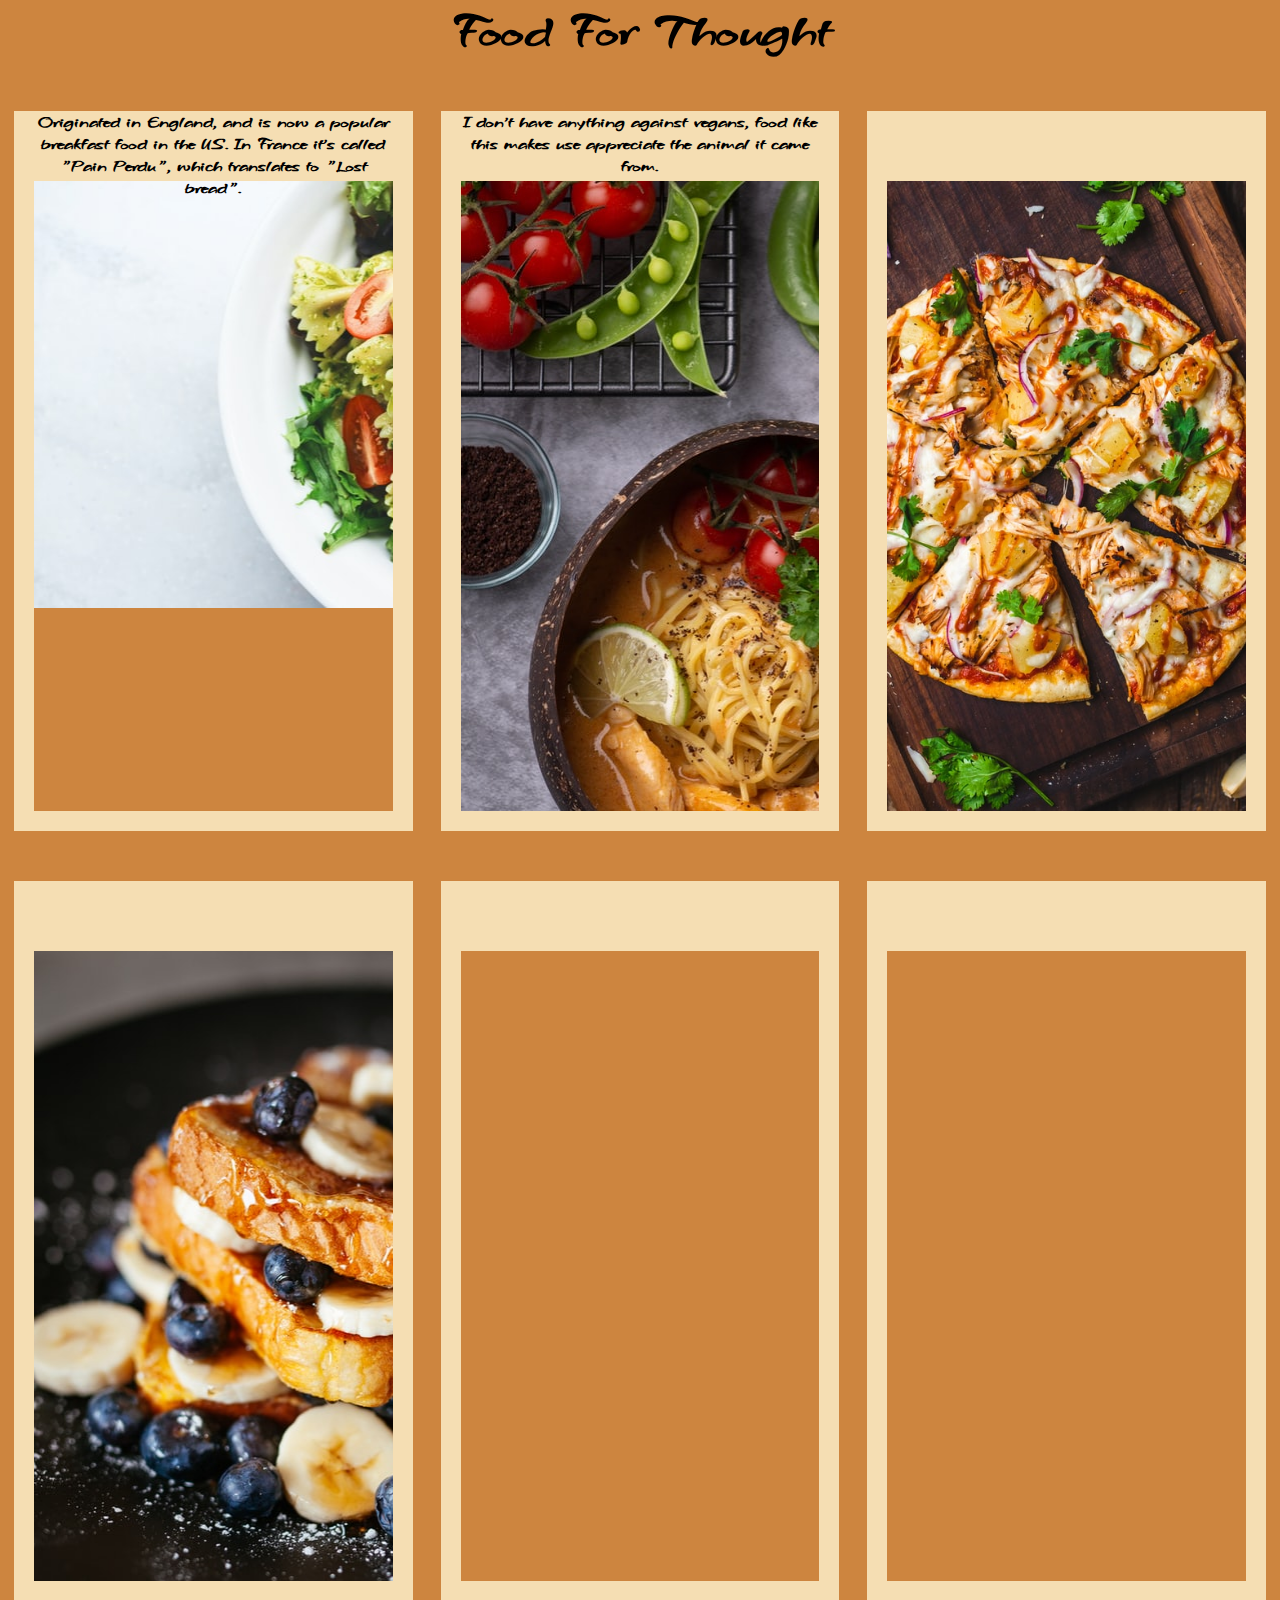
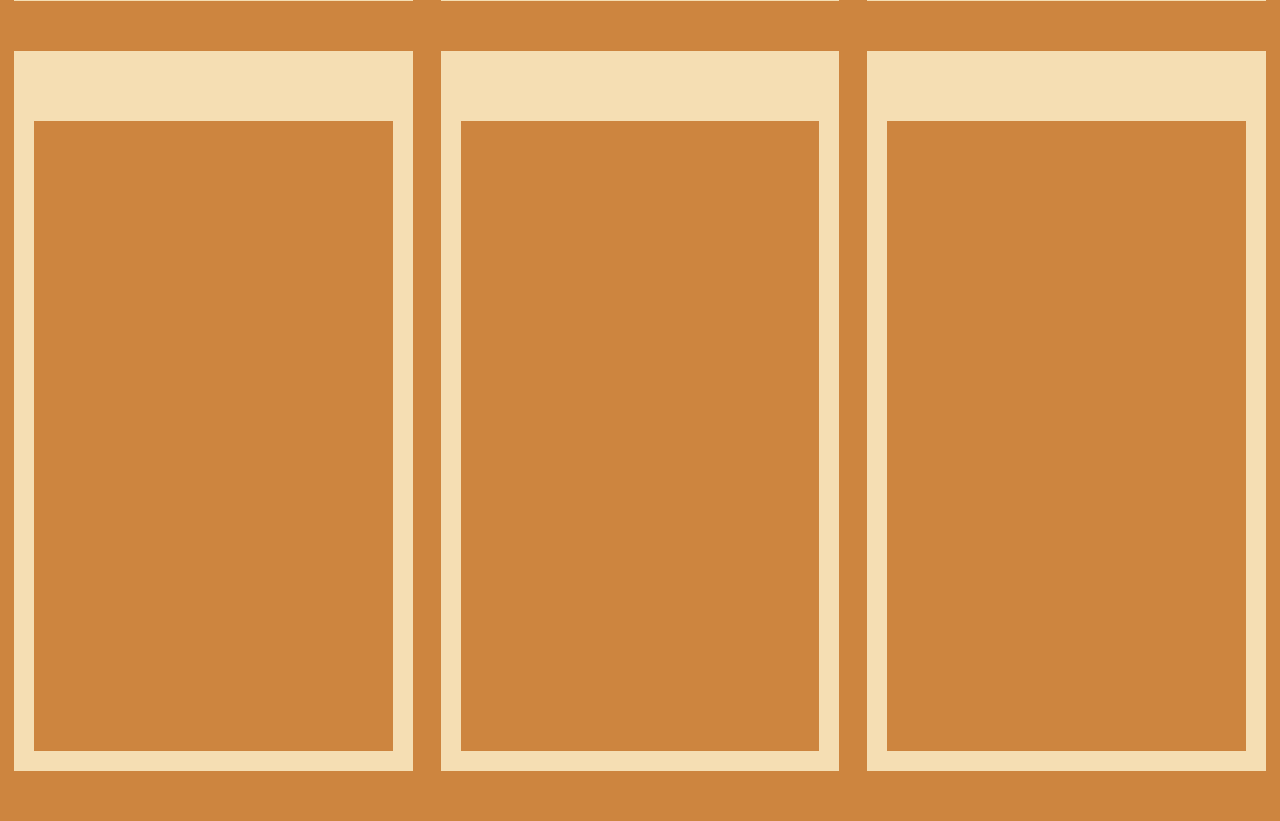
==== index.html @ 66767567 "Add files via upload" ====
<html lang="en">
<head>
    <meta charset="UTF-8">
    <meta http-equiv="X-UA-Compatible" content="IE=edge">
    <meta name="viewport" content="width=device-width, initial-scale=1.0">
    <link rel="stylesheet" href="style.css">
    <link rel="preconnect" href="https://fonts.googleapis.com">
    <link rel="preconnect" href="https://fonts.gstatic.com" crossorigin>
    <link href="https://fonts.googleapis.com/css2?family=Grechen+Fuemen&family=Orbitron&display=swap" rel="stylesheet">
    
<title>Document</title>
</head>

<body>
    <h1 class="head" id="TITLE">Food For Thought</h1> 


<section class="flex-container1">
    
    <div class="food1">
       <h2 style="margin-top: -70px;
       font-size: 18px;
       text-align: center;">Originated in England, and is now a 
            popular breakfast food in the US. In France it's 
            called "Pain Perdu", which translates to "Lost bread".
            </h2>
        
    </div>

    <div class="food2">
        <h2 style="margin-top: -70px;
       font-size: 18px;
       text-align: center;"> I don't have anything against vegans, food like
       this makes use appreciate the animal it came from. </h2>

    </div>
    
    <div class="food3">

    </div>
   
</section>

<section class="flex-container2">
<div class="food4">

</div>

<div class="food5">

</div>

<div class="food6">

</div>

</section>

<section class="flex-container3">
    
<div class="food7">

</div>

<div class="food8">

</div>

<div class="food9">

</div>

</section>



</body>
</html>
---- style.css ----
html, body {
    padding: 0;
    margin: 0;
    box-sizing: border-box;
    font-size: 62.5%

} 

body{
    font-family: 'Grechen Fuemen', cursive;
    background-color: peru;
    
}

.head{
    text-align: center;
    font-size: 5rem;
}

.flex-container1{
    display: flex;
    justify-content: space-around;
    margin-top: 50px;
    margin-block-end: 50px;

}

.food1{
    width: 50vw;
    height: 70vh;
    border:8px solid wheat;
    border-top-width: 70px;
    border-left-width: 20px;
    border-right-width: 20px;
    border-bottom-width: 20px;
    background-image: url(image/food1.jpg);
    width: 28%;
    background-repeat: no-repeat;
}



.food2{
    width: 50vw;
    height: 70vh;
    border:8px solid wheat;
    border-top-width: 70px;
    border-left-width: 20px;
    border-right-width: 20px;
    border-bottom-width: 20px;
    background-image: url(image/food2.jpg);
    width: 28%;
    background-repeat: no-repeat;
}

.food3{
    width: 50vw;
    height: 70vh;
    border:8px solid wheat;
    border-top-width: 70px;
    border-left-width: 20px;
    border-right-width: 20px;
    border-bottom-width: 20px;
    background-image: url(image/food3.jpg);
    width: 28%;
    background-repeat: no-repeat;
    background-size: cover;
}


.flex-container2{
    display: flex;
    justify-content: space-around;
    margin-block-end: 50px;
    
}

.food4{
    width: 50vw;
    height: 70vh;
    border:8px solid wheat;
    border-top-width: 70px;
    border-left-width: 20px;
    border-right-width: 20px;
    border-bottom-width: 20px;
    background-image: url(image/food4.jpg);
    width: 28%;
    background-repeat: no-repeat;
}

.food5{
    width: 50vw;
    height: 70vh;
    border:8px solid wheat;
    border-top-width: 70px;
    border-left-width: 20px;
    border-right-width: 20px;
    border-bottom-width: 20px;
    background-image: url(image/food5.jpg);
    width: 28%;
    background-repeat: no-repeat;
    background-size: cover;
}

.food6{
    width: 50vw;
    height: 70vh;
    border:8px solid wheat;
    border-top-width: 70px;
    border-left-width: 20px;
    border-right-width: 20px;
    border-bottom-width: 20px;
    background-image: url(image/food6.jpg);
    width: 28%;
    background-repeat: no-repeat;
}

.flex-container3{
    display: flex;
    justify-content: space-around;
    margin-block-end: 50px;
}

.food7{
    width: 50vw;
    height: 70vh;
    border:8px solid wheat;
    border-top-width: 70px;
    border-left-width: 20px;
    border-right-width: 20px;
    border-bottom-width: 20px;
    background-image: url(image/food7.jpg);
    width: 28%;
    background-repeat: no-repeat;
    background-size: cover;
}

.food8{
    width: 50vw;
    height: 70vh;
    border:8px solid wheat;
    border-top-width: 70px;
    border-left-width: 20px;
    border-right-width: 20px;
    border-bottom-width: 20px;
    background-image: url(image/food8.jpg);
    width: 28%;
    background-repeat: no-repeat;
    background-size: cover;
}

.food9{
    width: 50vw;
    height: 70vh;
    border:8px solid wheat;
    border-top-width: 70px;
    border-left-width: 20px;
    border-right-width: 20px;
    border-bottom-width: 20px;
    background-image: url(image/food9.jpg);
    width: 28%;
    background-repeat: no-repeat;
    background-size: cover;
  
}
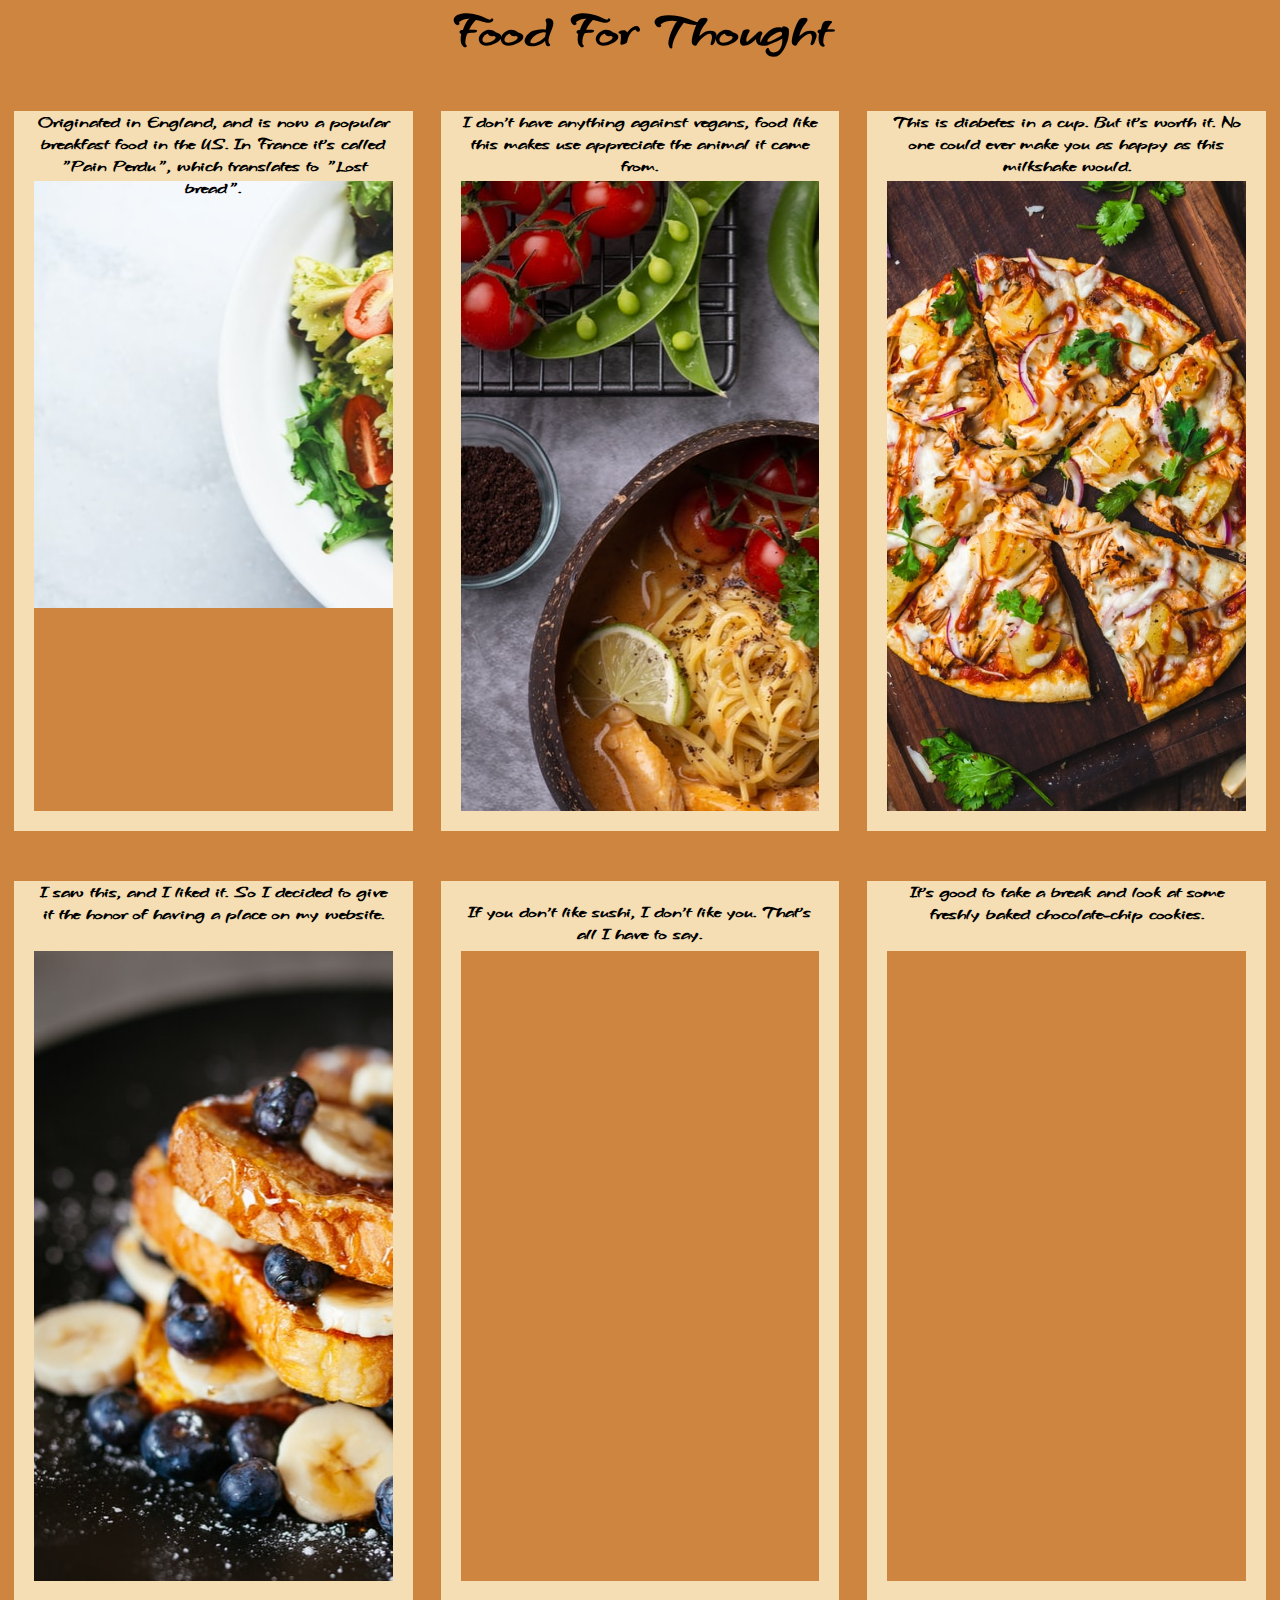
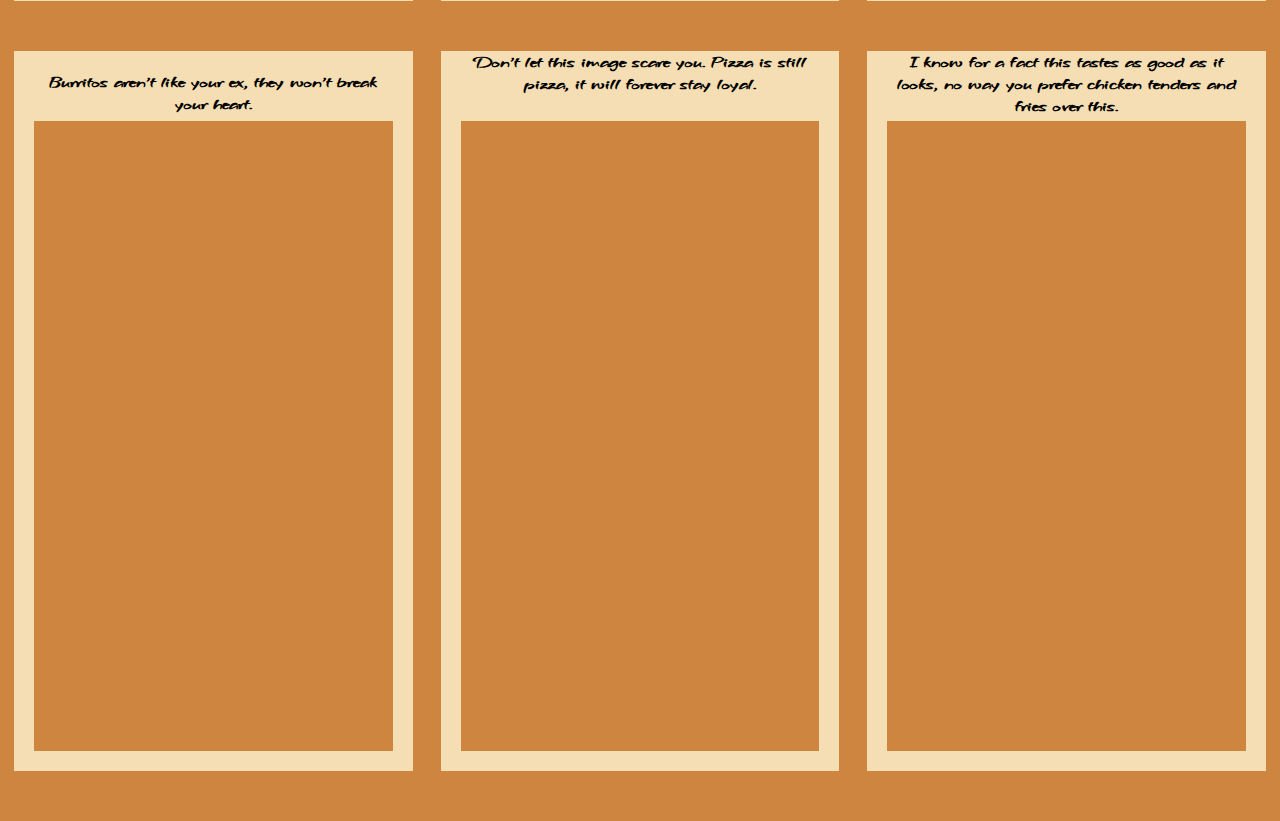
==== commit df167b0c: "Add files via upload" ====
--- a/index.html
+++ b/index.html
@@ -36,6 +36,11 @@
     </div>
     
     <div class="food3">
+        <h2 style="margin-top: -70px;
+       font-size: 18px;
+       text-align: center;"> This is diabetes in a cup. But it's worth 
+       it. No one could ever make you as happy as this milkshake would. 
+        </h2>
 
     </div>
    
@@ -43,14 +48,26 @@
 
 <section class="flex-container2">
 <div class="food4">
+    <h2 style="margin-top: -70px;
+       font-size: 18px;
+       text-align: center;"> I saw this, and I liked it. So I decided
+       to give it the honor of having a place on my website. </h2>
 
 </div>
 
 <div class="food5">
+    <h2 style="margin-top: -50px;
+       font-size: 18px;
+       text-align: center;"> If you don't like sushi, I don't like 
+       you. That's all I have to say. </h2>
 
 </div>
 
 <div class="food6">
+    <h2 style="margin-top: -70px;
+       font-size: 18px;
+       text-align: center;"> It's good to take a break and look at some
+       freshly baked chocolate-chip cookies. </h2>
 
 </div>
 
@@ -59,14 +76,26 @@
 <section class="flex-container3">
     
 <div class="food7">
+    <h2 style="margin-top: -50px;
+       font-size: 18px;
+       text-align: center;"> Burritos aren't like your ex, they won't break
+       your heart. </h2>
 
 </div>
 
 <div class="food8">
+    <h2 style="margin-top: -70px;
+       font-size: 18px;
+       text-align: center;"> Don't let this image scare you. Pizza is still pizza, 
+       it will forever stay loyal.</h2>
 
 </div>
 
 <div class="food9">
+    <h2 style="margin-top: -70px;
+    font-size: 18px;
+    text-align: center;"> I know for a fact this tastes as good as it looks, 
+    no way you prefer chicken tenders and fries over this.  </h2>
 
 </div>
 
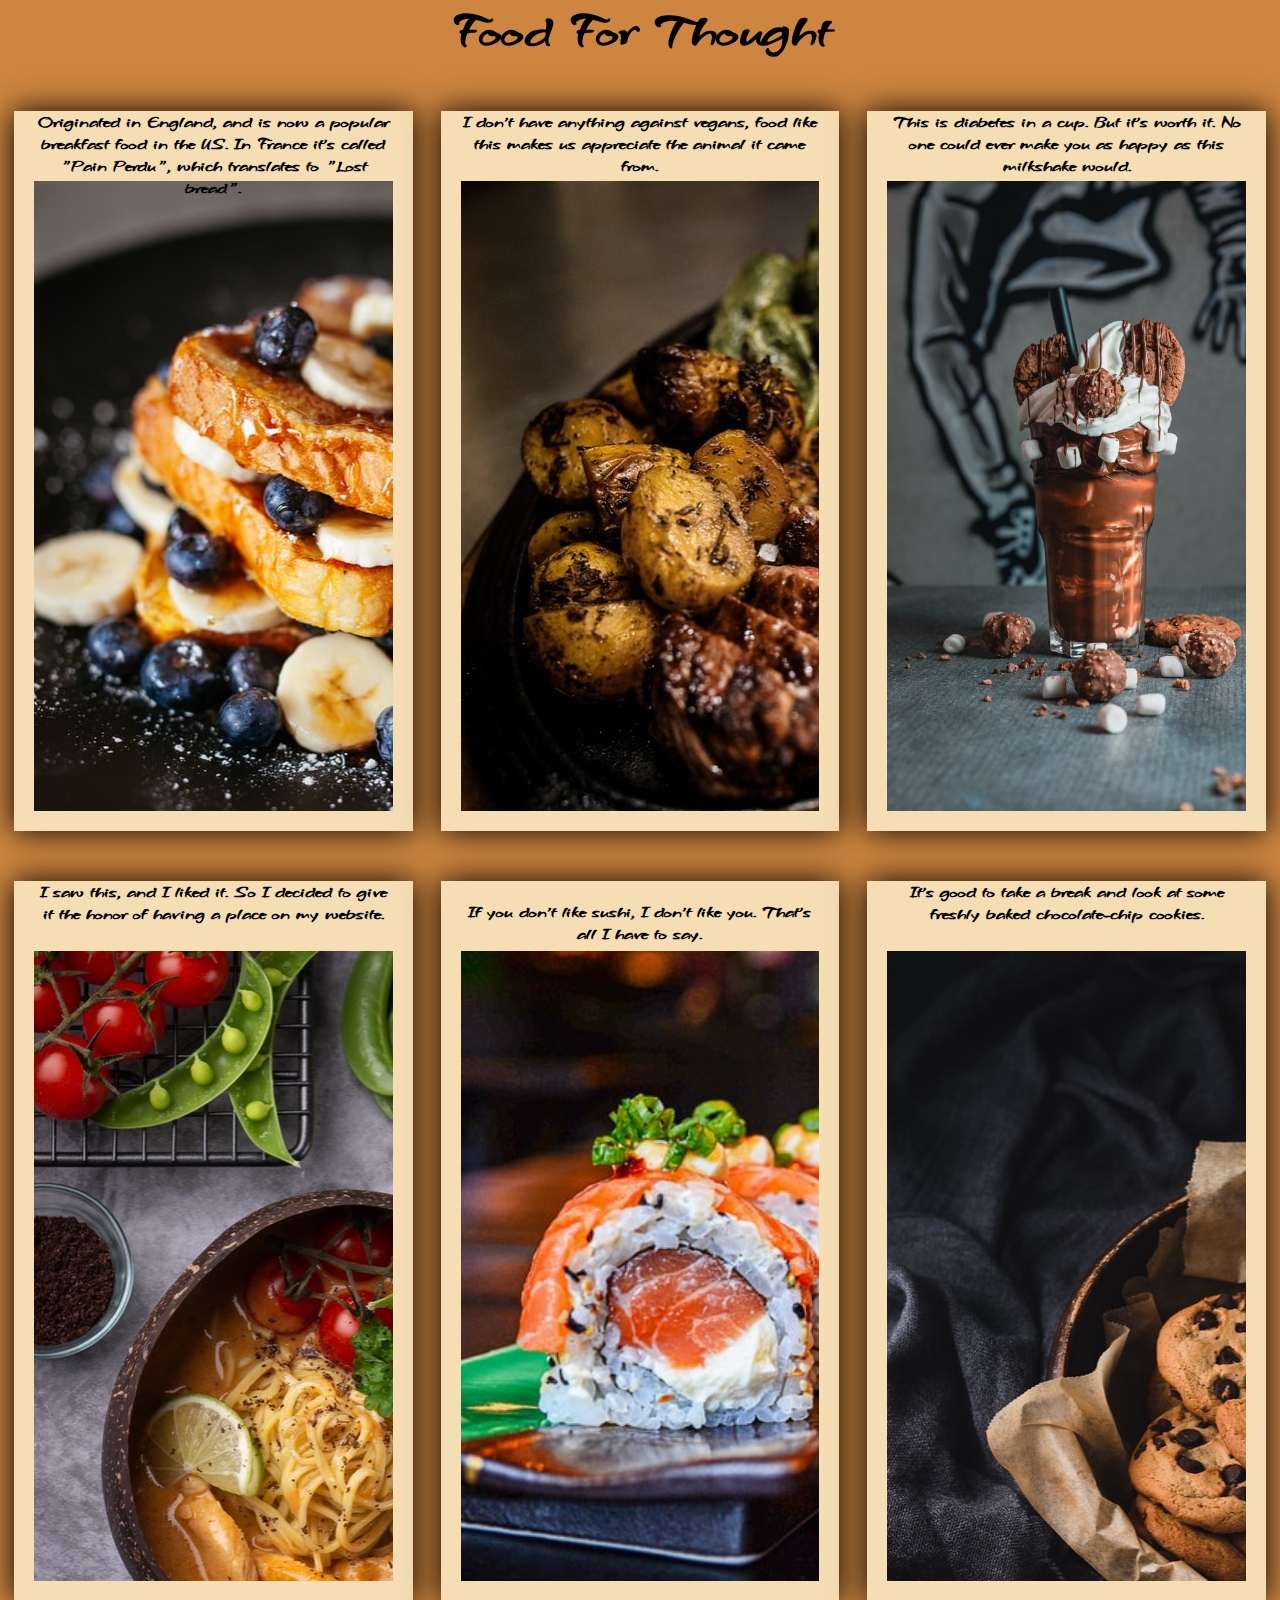
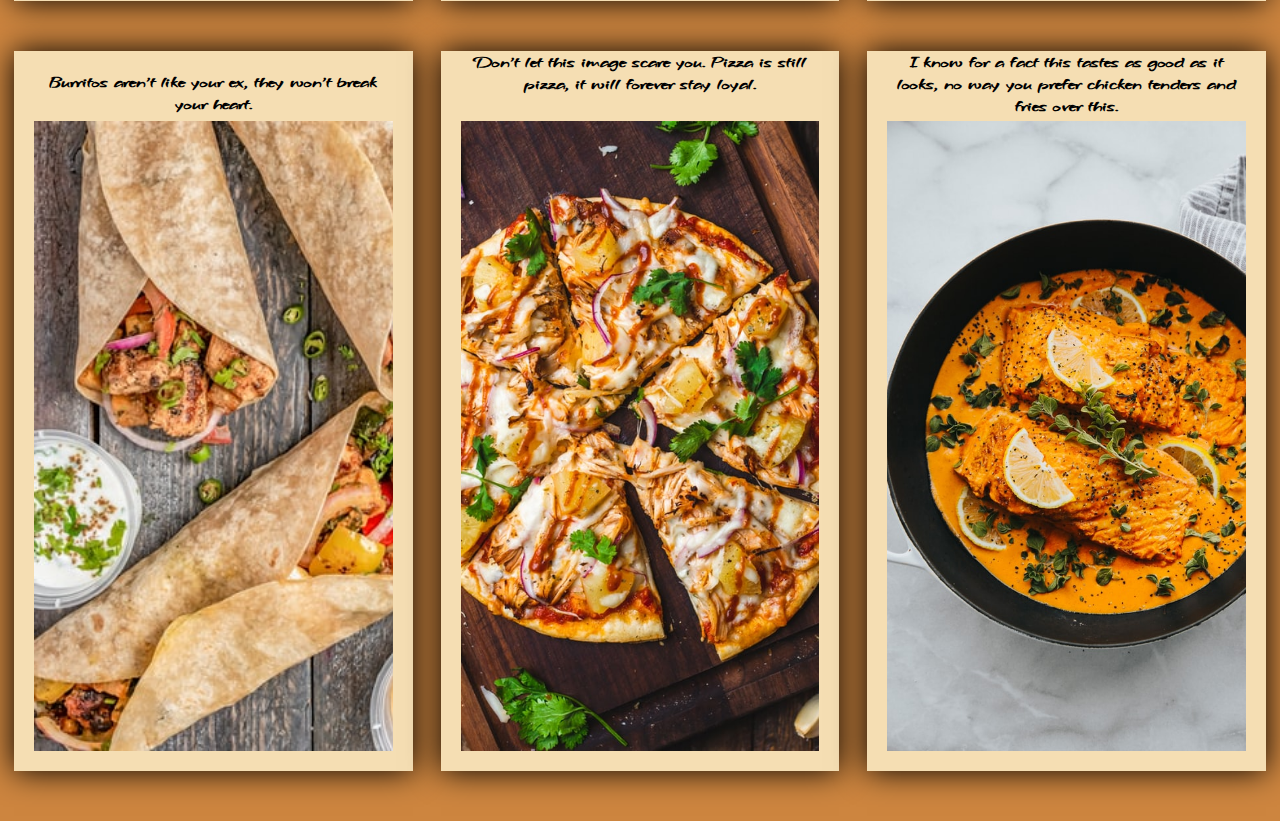
==== commit 4a21d198: "fb change" ====
--- a/index.html
+++ b/index.html
@@ -31,7 +31,7 @@
         <h2 style="margin-top: -70px;
        font-size: 18px;
        text-align: center;"> I don't have anything against vegans, food like
-       this makes use appreciate the animal it came from. </h2>
+       this makes us appreciate the animal it came from. </h2>
 
     </div>
     
--- a/style.css
+++ b/style.css
@@ -12,10 +12,14 @@
     
 }
 
+
+
 .head{
     text-align: center;
     font-size: 5rem;
 }
+
+
 
 .flex-container1{
     display: flex;
@@ -23,6 +27,8 @@
     margin-top: 50px;
     margin-block-end: 50px;
 
+   
+
 }
 
 .food1{
@@ -36,7 +42,14 @@
     background-image: url(image/food1.jpg);
     width: 28%;
     background-repeat: no-repeat;
-}
+    box-shadow: 0 0 30px black;
+    transition: all 0.3s;
+}
+
+.food1:hover{
+    transform: scale(0.9);
+}
+
 
 
 
@@ -51,6 +64,12 @@
     background-image: url(image/food2.jpg);
     width: 28%;
     background-repeat: no-repeat;
+    box-shadow: 0 0 30px black;
+    transition: all 0.3s;
+}
+
+.food2:hover{
+    transform: scale(0.9);
 }
 
 .food3{
@@ -65,6 +84,12 @@
     width: 28%;
     background-repeat: no-repeat;
     background-size: cover;
+    box-shadow: 0 0 30px black;
+    transition: all 0.3s;
+}
+
+.food3:hover{
+    transform: scale(0.9);
 }
 
 
@@ -86,6 +111,12 @@
     background-image: url(image/food4.jpg);
     width: 28%;
     background-repeat: no-repeat;
+    box-shadow: 0 0 30px black;
+    transition: all 0.3s;
+}
+
+.food4:hover{
+    transform: scale(0.9);
 }
 
 .food5{
@@ -100,6 +131,12 @@
     width: 28%;
     background-repeat: no-repeat;
     background-size: cover;
+    box-shadow: 0 0 30px black;
+    transition: all 0.3s;
+}
+
+.food5:hover{
+    transform: scale(0.9);
 }
 
 .food6{
@@ -113,6 +150,12 @@
     background-image: url(image/food6.jpg);
     width: 28%;
     background-repeat: no-repeat;
+    box-shadow: 0 0 30px black;
+    transition: all 0.3s;
+}
+
+.food6:hover{
+    transform: scale(0.9);
 }
 
 .flex-container3{
@@ -133,6 +176,12 @@
     width: 28%;
     background-repeat: no-repeat;
     background-size: cover;
+    box-shadow: 0 0 30px black;
+    transition: all 0.3s;
+}
+
+.food7:hover{
+    transform: scale(0.9);
 }
 
 .food8{
@@ -147,6 +196,12 @@
     width: 28%;
     background-repeat: no-repeat;
     background-size: cover;
+    box-shadow: 0 0 30px black;
+    transition: all 0.3s;
+}
+
+.food8:hover{
+    transform: scale(0.9);
 }
 
 .food9{
@@ -161,5 +216,11 @@
     width: 28%;
     background-repeat: no-repeat;
     background-size: cover;
+    box-shadow: 0 0 30px black;
+    transition: all 0.3s;
   
+}
+
+.food9:hover{
+    transform: scale(0.9);
 }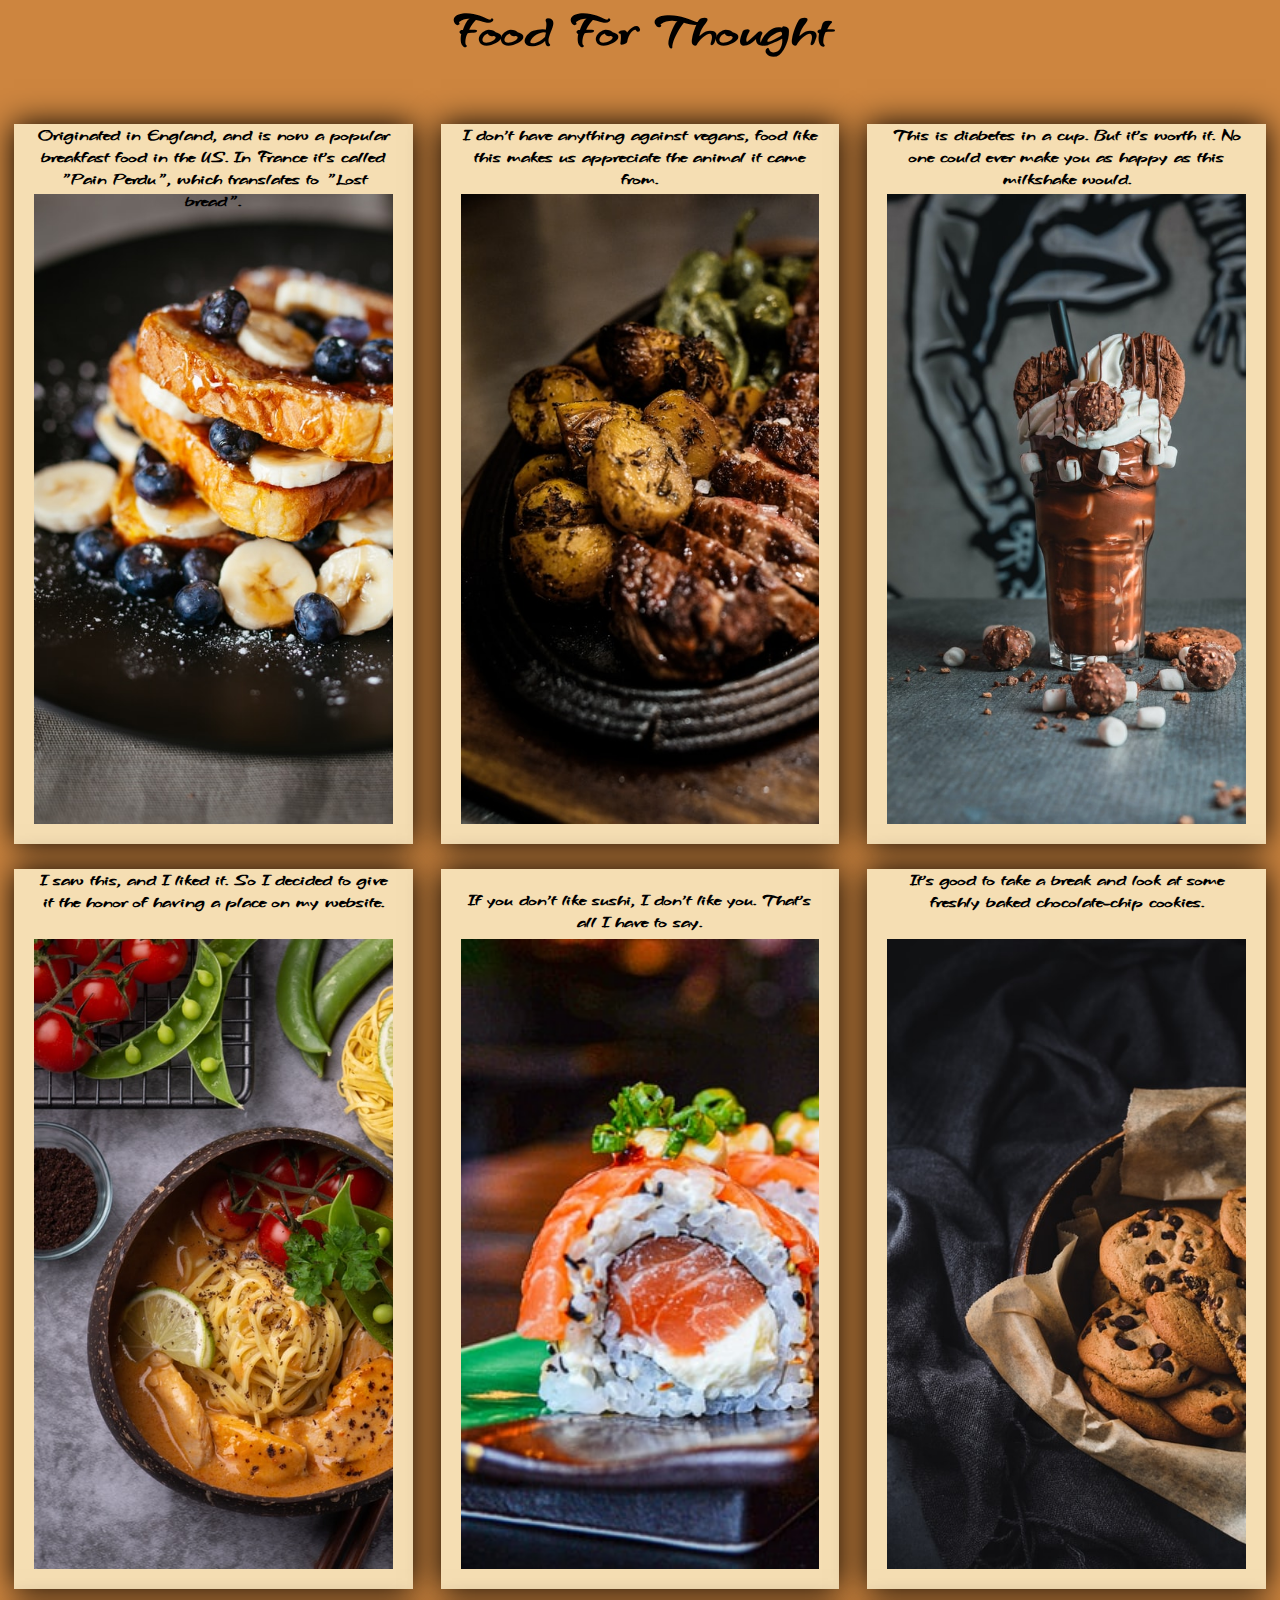
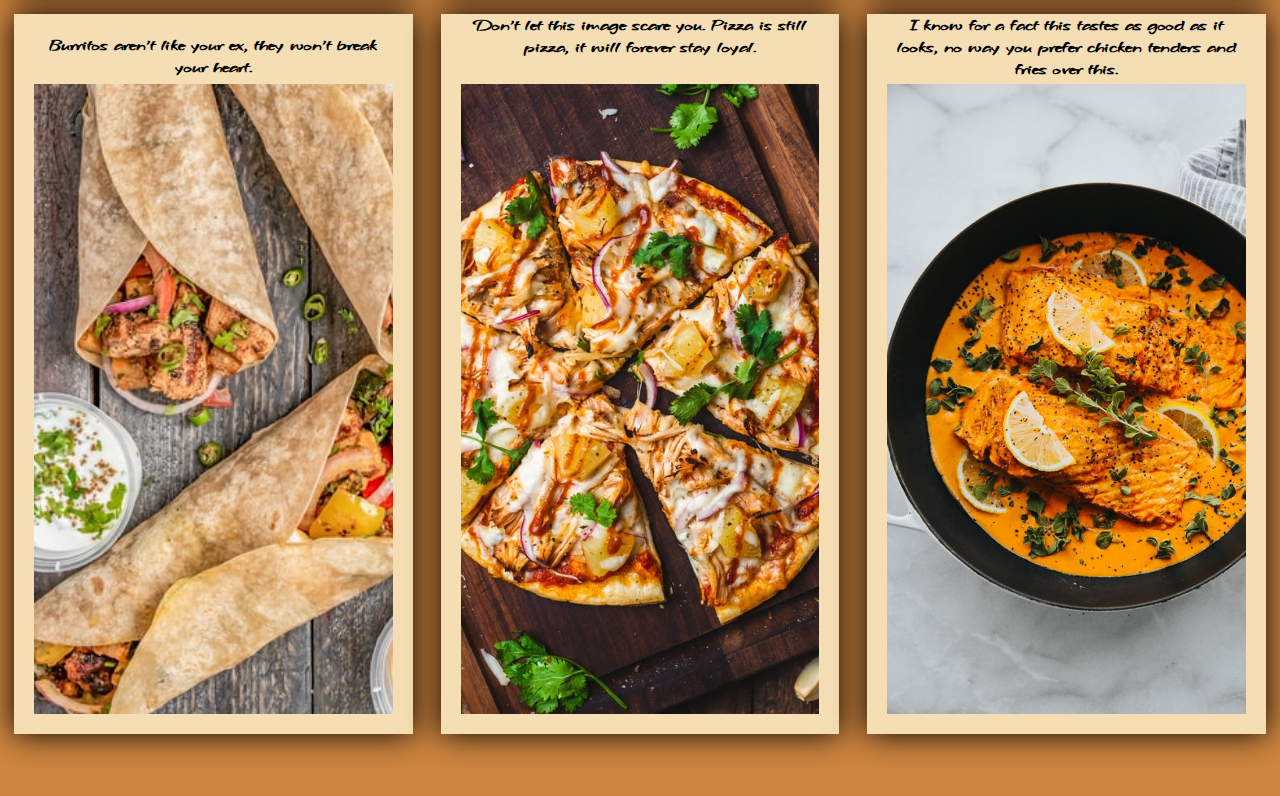
==== commit d9077dcd: "Media query" ====
--- a/index.html
+++ b/index.html
@@ -17,7 +17,7 @@
 
 <section class="flex-container1">
     
-    <div class="food1">
+    <div class="food1 food">
        <h2 style="margin-top: -70px;
        font-size: 18px;
        text-align: center;">Originated in England, and is now a 
@@ -27,7 +27,7 @@
         
     </div>
 
-    <div class="food2">
+    <div class="food2 food">
         <h2 style="margin-top: -70px;
        font-size: 18px;
        text-align: center;"> I don't have anything against vegans, food like
@@ -35,7 +35,7 @@
 
     </div>
     
-    <div class="food3">
+    <div class="food3 food">
         <h2 style="margin-top: -70px;
        font-size: 18px;
        text-align: center;"> This is diabetes in a cup. But it's worth 
@@ -44,10 +44,10 @@
 
     </div>
    
-</section>
 
-<section class="flex-container2">
-<div class="food4">
+
+
+<div class="food4 food">
     <h2 style="margin-top: -70px;
        font-size: 18px;
        text-align: center;"> I saw this, and I liked it. So I decided
@@ -55,7 +55,7 @@
 
 </div>
 
-<div class="food5">
+<div class="food5 food">
     <h2 style="margin-top: -50px;
        font-size: 18px;
        text-align: center;"> If you don't like sushi, I don't like 
@@ -63,7 +63,7 @@
 
 </div>
 
-<div class="food6">
+<div class="food6 food">
     <h2 style="margin-top: -70px;
        font-size: 18px;
        text-align: center;"> It's good to take a break and look at some
@@ -71,11 +71,9 @@
 
 </div>
 
-</section>
 
-<section class="flex-container3">
     
-<div class="food7">
+<div class="food7 food">
     <h2 style="margin-top: -50px;
        font-size: 18px;
        text-align: center;"> Burritos aren't like your ex, they won't break
@@ -83,7 +81,7 @@
 
 </div>
 
-<div class="food8">
+<div class="food8 food">
     <h2 style="margin-top: -70px;
        font-size: 18px;
        text-align: center;"> Don't let this image scare you. Pizza is still pizza, 
@@ -91,7 +89,7 @@
 
 </div>
 
-<div class="food9">
+<div class="food9 food">
     <h2 style="margin-top: -70px;
     font-size: 18px;
     text-align: center;"> I know for a fact this tastes as good as it looks, 
--- a/style.css
+++ b/style.css
@@ -14,6 +14,27 @@
 
 
 
+
+
+@keyframes animation {
+    0%   {background-color:wheat; left:0px; top:0px;}
+    25%  {background-color:wheat; left:20px; top:0px;}
+    50%  {background-color:wheat; left:20px; top:20px;}
+    75%  {background-color:wheat; left:0px; top:20px;}
+    100% {background-color:wheat; left:0px; top:0px;}
+  }
+  
+
+  div{
+    width: 200px;
+    height: 100px;
+    position: relative;
+    background-color: wheat;
+    animation-name: animation;
+    animation-duration: 1s;
+    animation-iteration-count: 3;
+  }
+
 .head{
     text-align: center;
     font-size: 5rem;
@@ -26,12 +47,12 @@
     justify-content: space-around;
     margin-top: 50px;
     margin-block-end: 50px;
+    flex-wrap: wrap;
 
    
 
 }
-
-.food1{
+.food{
     width: 50vw;
     height: 70vh;
     border:8px solid wheat;
@@ -39,57 +60,39 @@
     border-left-width: 20px;
     border-right-width: 20px;
     border-bottom-width: 20px;
-    background-image: url(image/food1.jpg);
     width: 28%;
     background-repeat: no-repeat;
     box-shadow: 0 0 30px black;
     transition: all 0.3s;
+    margin: 2em;
+    background-size: cover;
+}
+.food1{
+
+    background-image: url(image/food1.jpg);
 }
 
 .food1:hover{
-    transform: scale(0.9);
+    transform: scale(0.97);
 }
 
 
 
 
 .food2{
-    width: 50vw;
-    height: 70vh;
-    border:8px solid wheat;
-    border-top-width: 70px;
-    border-left-width: 20px;
-    border-right-width: 20px;
-    border-bottom-width: 20px;
     background-image: url(image/food2.jpg);
-    width: 28%;
-    background-repeat: no-repeat;
-    box-shadow: 0 0 30px black;
-    transition: all 0.3s;
 }
 
 .food2:hover{
-    transform: scale(0.9);
+    transform: scale(0.97);
 }
 
 .food3{
-    width: 50vw;
-    height: 70vh;
-    border:8px solid wheat;
-    border-top-width: 70px;
-    border-left-width: 20px;
-    border-right-width: 20px;
-    border-bottom-width: 20px;
     background-image: url(image/food3.jpg);
-    width: 28%;
-    background-repeat: no-repeat;
-    background-size: cover;
-    box-shadow: 0 0 30px black;
-    transition: all 0.3s;
 }
 
 .food3:hover{
-    transform: scale(0.9);
+    transform: scale(0.97);
 }
 
 
@@ -101,61 +104,28 @@
 }
 
 .food4{
-    width: 50vw;
-    height: 70vh;
-    border:8px solid wheat;
-    border-top-width: 70px;
-    border-left-width: 20px;
-    border-right-width: 20px;
-    border-bottom-width: 20px;
+
     background-image: url(image/food4.jpg);
-    width: 28%;
-    background-repeat: no-repeat;
-    box-shadow: 0 0 30px black;
-    transition: all 0.3s;
 }
 
 .food4:hover{
-    transform: scale(0.9);
+    transform: scale(0.97);
 }
 
 .food5{
-    width: 50vw;
-    height: 70vh;
-    border:8px solid wheat;
-    border-top-width: 70px;
-    border-left-width: 20px;
-    border-right-width: 20px;
-    border-bottom-width: 20px;
     background-image: url(image/food5.jpg);
-    width: 28%;
-    background-repeat: no-repeat;
-    background-size: cover;
-    box-shadow: 0 0 30px black;
-    transition: all 0.3s;
 }
 
 .food5:hover{
-    transform: scale(0.9);
+    transform: scale(0.97);
 }
 
 .food6{
-    width: 50vw;
-    height: 70vh;
-    border:8px solid wheat;
-    border-top-width: 70px;
-    border-left-width: 20px;
-    border-right-width: 20px;
-    border-bottom-width: 20px;
     background-image: url(image/food6.jpg);
-    width: 28%;
-    background-repeat: no-repeat;
-    box-shadow: 0 0 30px black;
-    transition: all 0.3s;
 }
 
 .food6:hover{
-    transform: scale(0.9);
+    transform: scale(0.97);
 }
 
 .flex-container3{
@@ -165,62 +135,38 @@
 }
 
 .food7{
-    width: 50vw;
-    height: 70vh;
-    border:8px solid wheat;
-    border-top-width: 70px;
-    border-left-width: 20px;
-    border-right-width: 20px;
-    border-bottom-width: 20px;
     background-image: url(image/food7.jpg);
-    width: 28%;
-    background-repeat: no-repeat;
-    background-size: cover;
-    box-shadow: 0 0 30px black;
-    transition: all 0.3s;
 }
 
 .food7:hover{
-    transform: scale(0.9);
+    transform: scale(0.97);
 }
 
 .food8{
-    width: 50vw;
-    height: 70vh;
-    border:8px solid wheat;
-    border-top-width: 70px;
-    border-left-width: 20px;
-    border-right-width: 20px;
-    border-bottom-width: 20px;
     background-image: url(image/food8.jpg);
-    width: 28%;
-    background-repeat: no-repeat;
-    background-size: cover;
-    box-shadow: 0 0 30px black;
-    transition: all 0.3s;
 }
 
 .food8:hover{
-    transform: scale(0.9);
+    transform: scale(0.97);
 }
 
 .food9{
-    width: 50vw;
-    height: 70vh;
-    border:8px solid wheat;
-    border-top-width: 70px;
-    border-left-width: 20px;
-    border-right-width: 20px;
-    border-bottom-width: 20px;
-    background-image: url(image/food9.jpg);
-    width: 28%;
-    background-repeat: no-repeat;
-    background-size: cover;
-    box-shadow: 0 0 30px black;
-    transition: all 0.3s;
-  
+    background-image: url(image/food9.jpg); 
 }
 
 .food9:hover{
-    transform: scale(0.9);
-}+    transform: scale(0.97);
+}
+
+@media screen and (max-width:800px){
+    .food{
+        width: 40%;
+    }
+}
+
+@media screen and (max-width:600px){
+    .food{
+        width: 100%;
+    }
+}
+
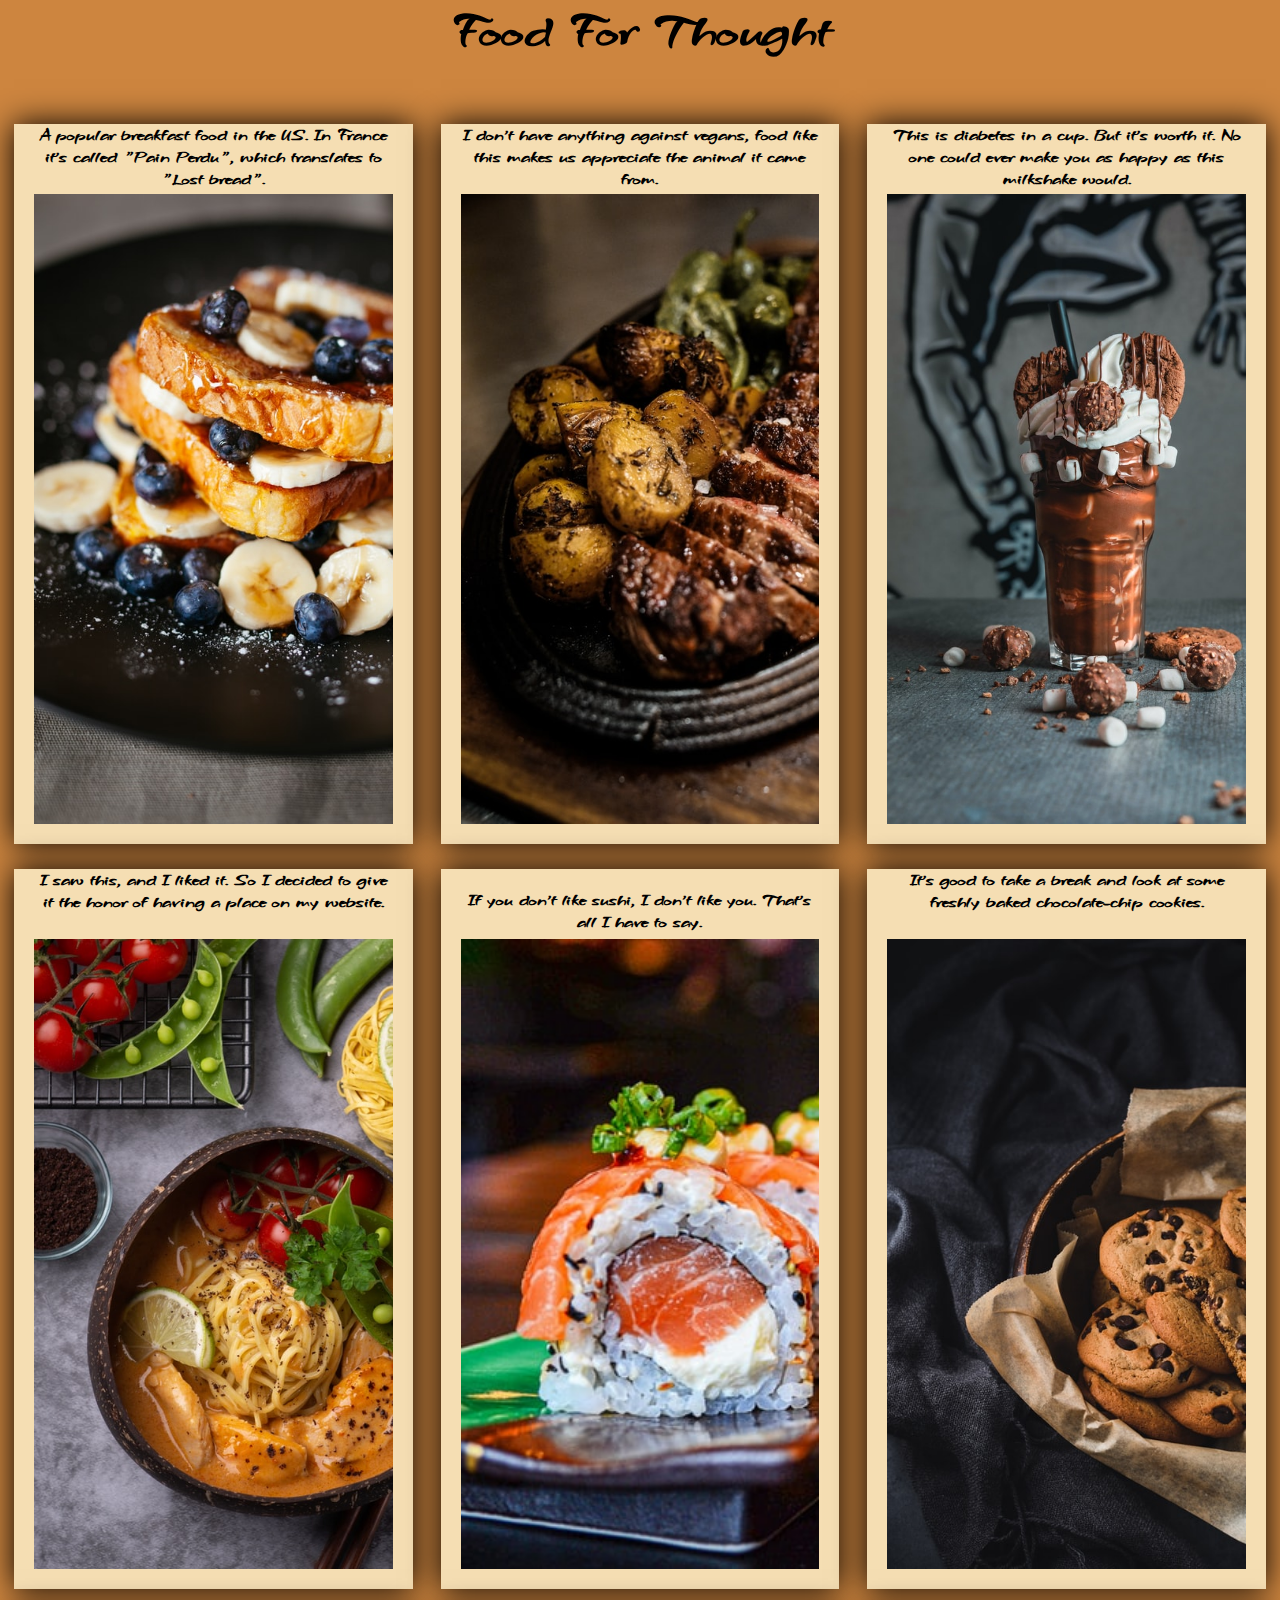
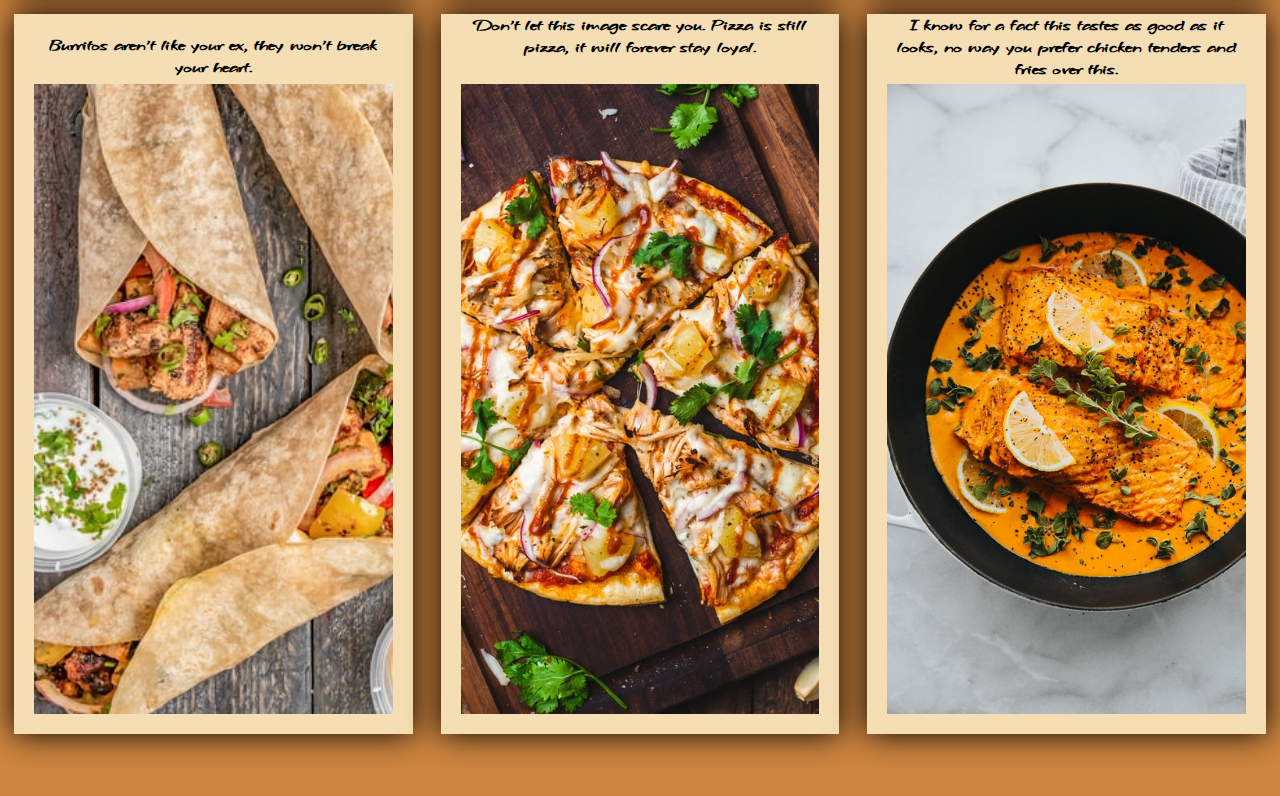
==== commit 29c2c243: "Update index.html" ====
--- a/index.html
+++ b/index.html
@@ -20,8 +20,7 @@
     <div class="food1 food">
        <h2 style="margin-top: -70px;
        font-size: 18px;
-       text-align: center;">Originated in England, and is now a 
-            popular breakfast food in the US. In France it's 
+       text-align: center;"> A popular breakfast food in the US. In France it's 
             called "Pain Perdu", which translates to "Lost bread".
             </h2>
         
--- a/style.css
+++ b/style.css
@@ -164,9 +164,10 @@
     }
 }
 
-@media screen and (max-width:600px){
+@media screen and (max-width:540px){
     .food{
         width: 100%;
     }
 }
 
+
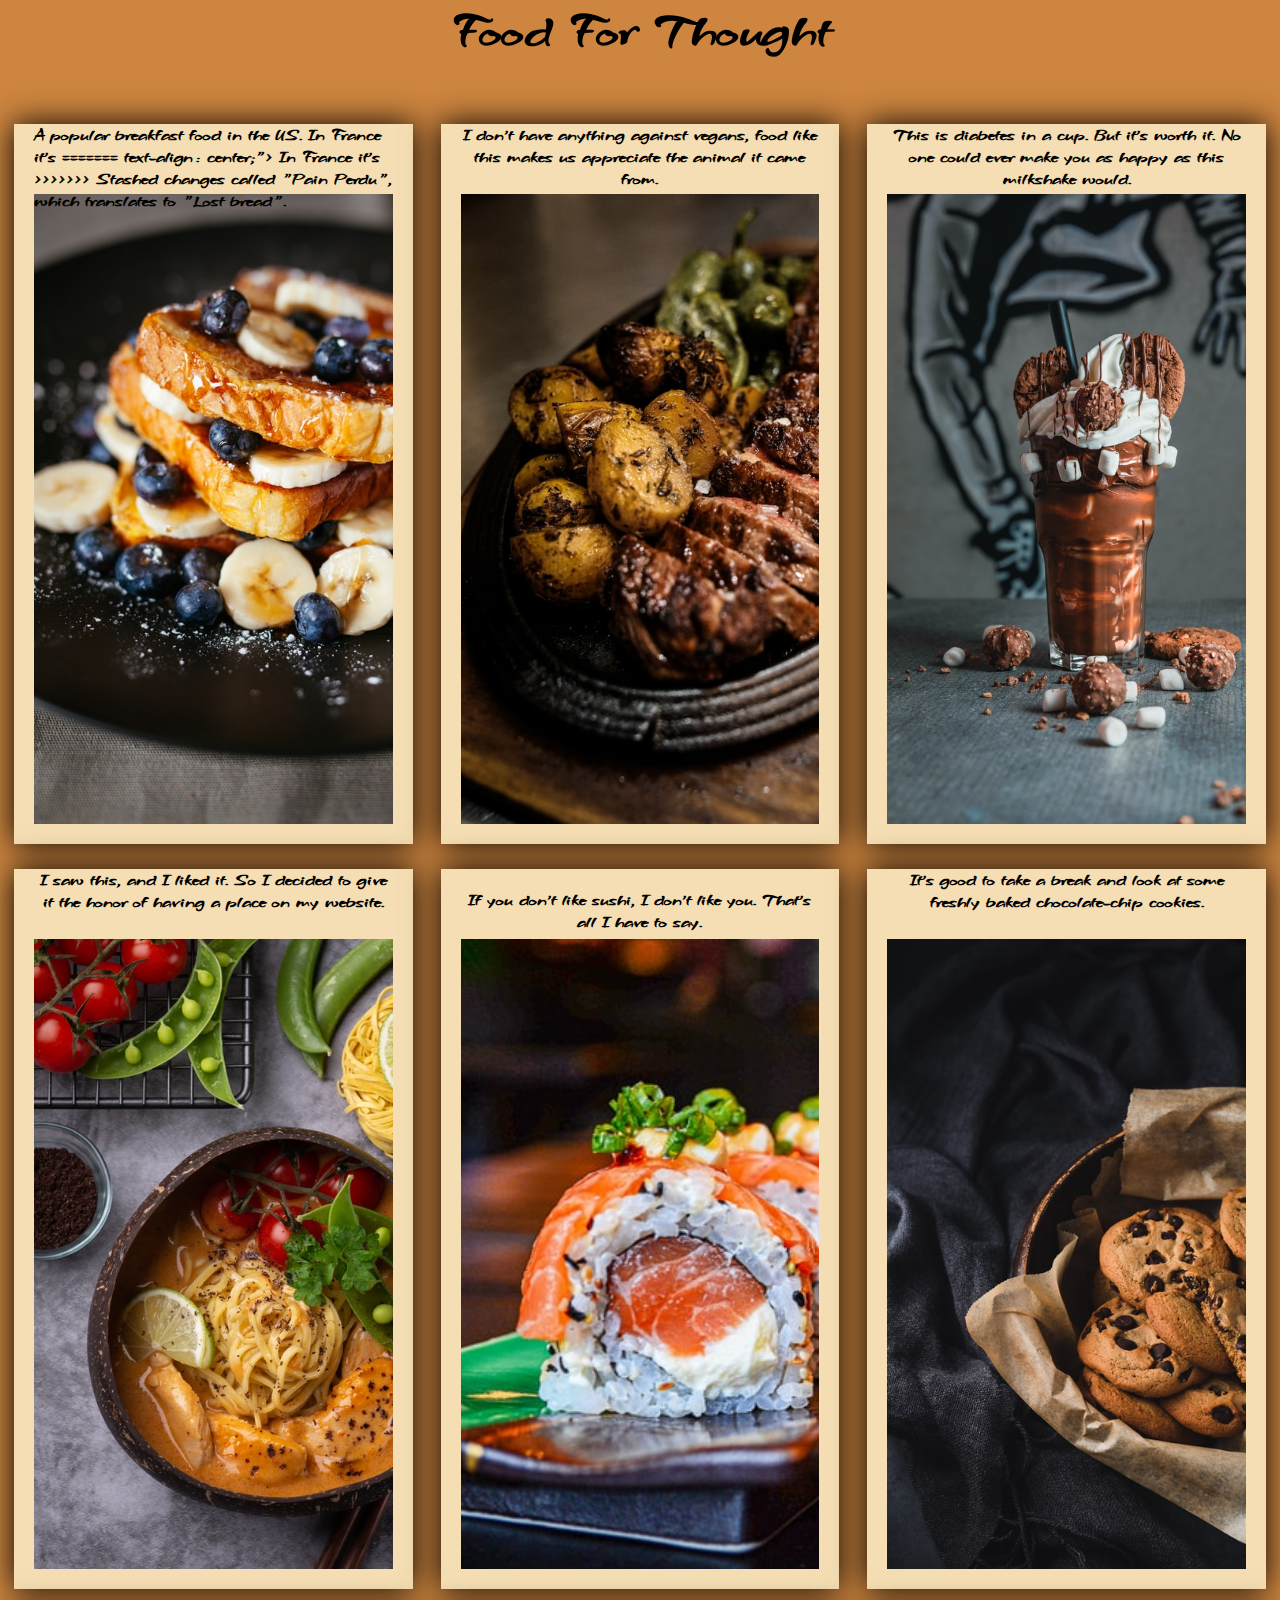
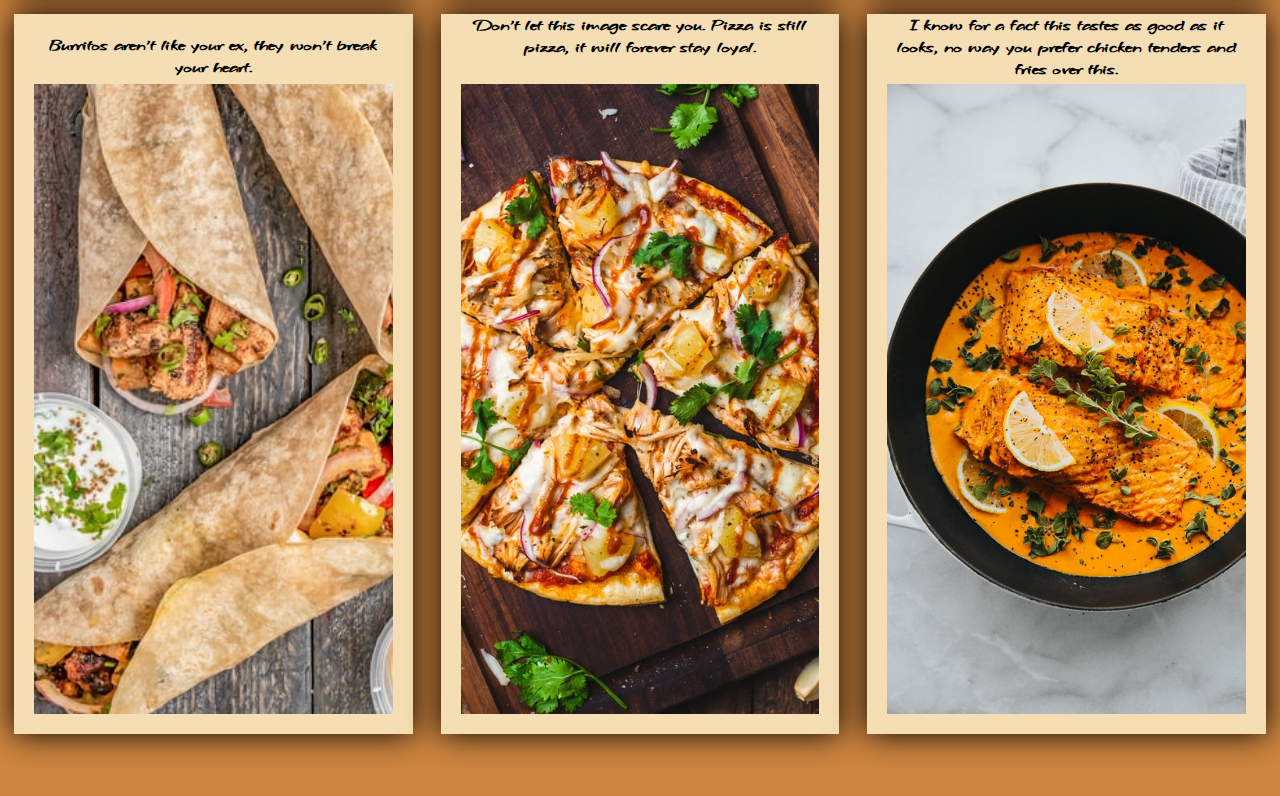
==== commit a82cc3a3: "change" ====
--- a/index.html
+++ b/index.html
@@ -20,7 +20,11 @@
     <div class="food1 food">
        <h2 style="margin-top: -70px;
        font-size: 18px;
+<<<<<<< Updated upstream
        text-align: center;"> A popular breakfast food in the US. In France it's 
+=======
+       text-align: center;"> In France it's 
+>>>>>>> Stashed changes
             called "Pain Perdu", which translates to "Lost bread".
             </h2>
         
--- a/style.css
+++ b/style.css
@@ -160,13 +160,17 @@
 
 @media screen and (max-width:800px){
     .food{
-        width: 40%;
+        width: 50%;
     }
 }
 
+<<<<<<< Updated upstream
 @media screen and (max-width:540px){
+=======
+@media screen and (max-width:320px){
+>>>>>>> Stashed changes
     .food{
-        width: 100%;
+        width: 33.3333%;
     }
 }
 
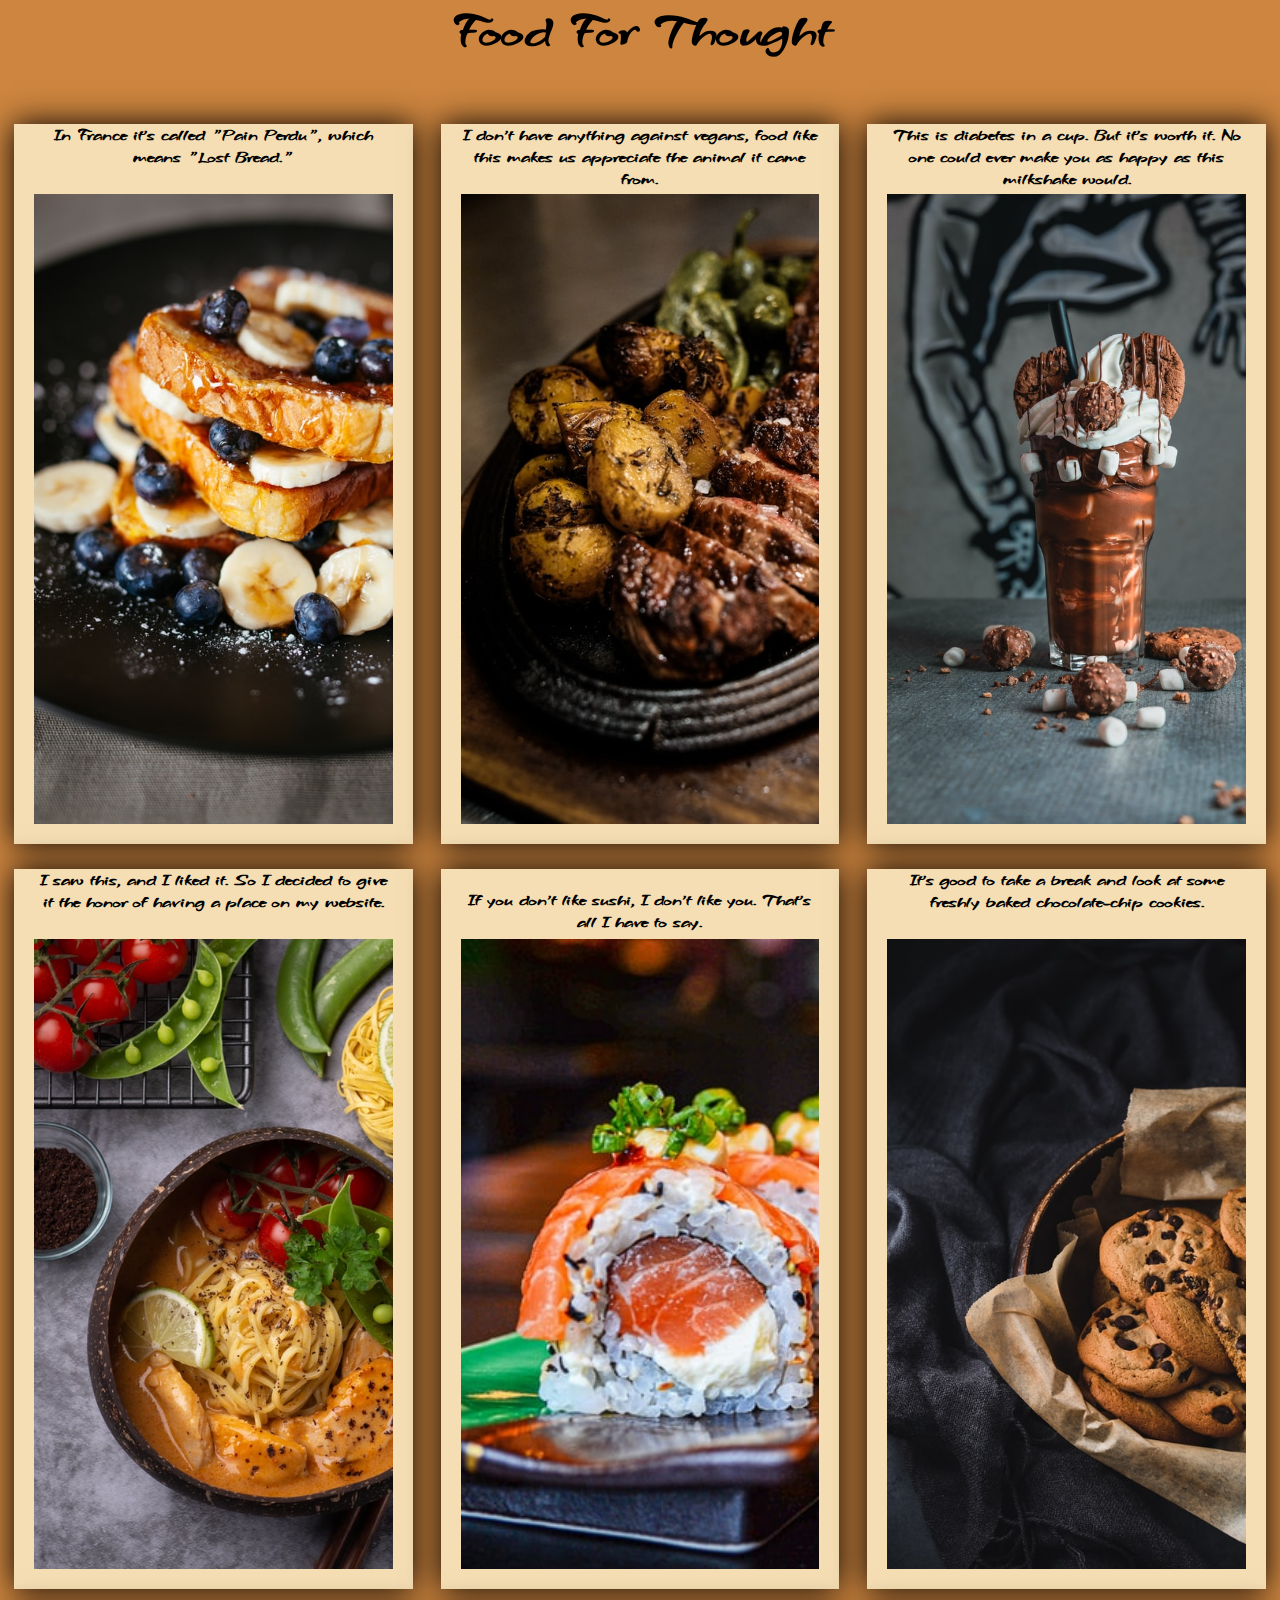
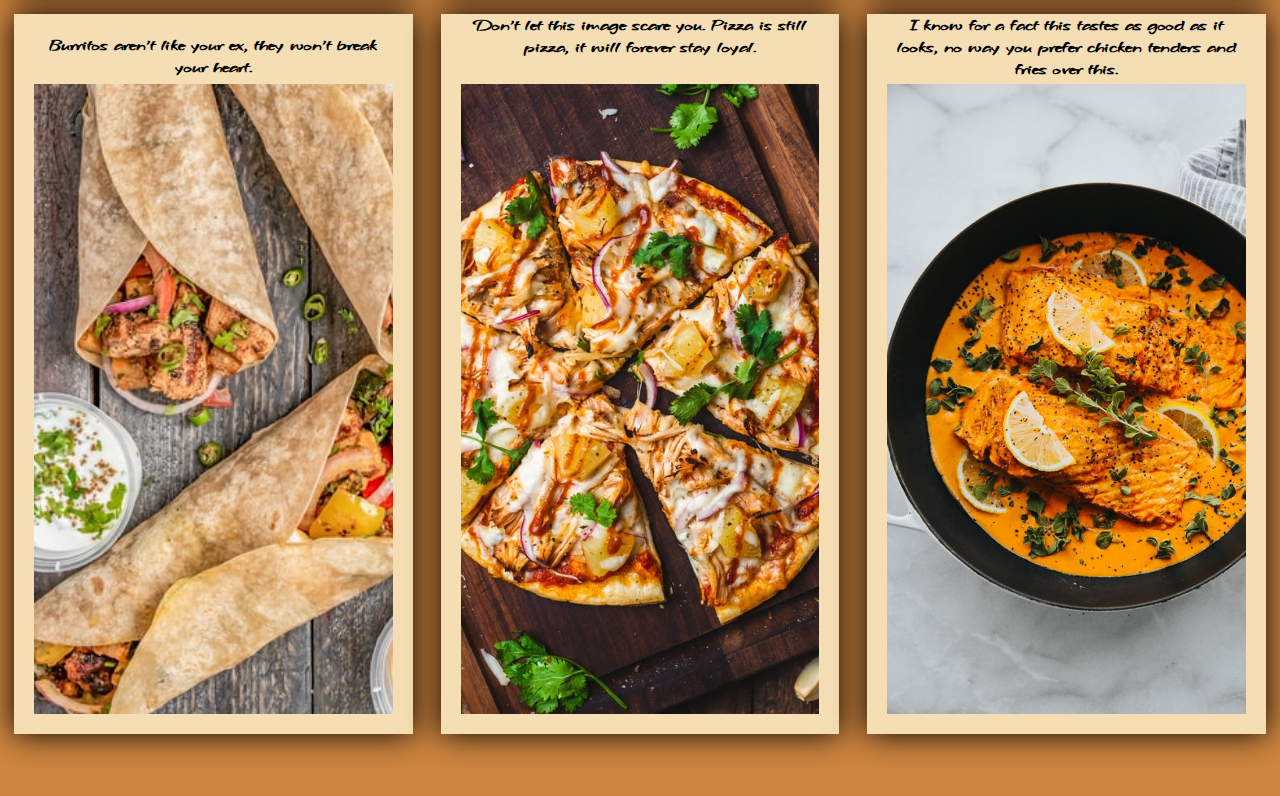
==== commit 09e4969c: "hover" ====
--- a/index.html
+++ b/index.html
@@ -20,14 +20,8 @@
     <div class="food1 food">
        <h2 style="margin-top: -70px;
        font-size: 18px;
-<<<<<<< Updated upstream
-       text-align: center;"> A popular breakfast food in the US. In France it's 
-=======
-       text-align: center;"> In France it's 
->>>>>>> Stashed changes
-            called "Pain Perdu", which translates to "Lost bread".
-            </h2>
-        
+       text-align: center;">
+       In France it's called "Pain Perdu", which means "Lost Bread."</h2>
     </div>
 
     <div class="food2 food">
--- a/style.css
+++ b/style.css
@@ -84,7 +84,9 @@
 }
 
 .food2:hover{
-    transform: scale(0.97);
+    transform: scale(1.1);
+    outline: 5px solid bisque;
+    z-index: 3;
 }
 
 .food3{
@@ -147,8 +149,22 @@
 }
 
 .food8:hover{
-    transform: scale(0.97);
+    animation: shake 0.5s;
 }
+
+@keyframes shake {
+    0% { transform: translate(1px, 1px) rotate(0deg); }
+    10% { transform: translate(-1px, -2px) rotate(-1deg); }
+    20% { transform: translate(-3px, 0px) rotate(1deg); }
+    30% { transform: translate(3px, 2px) rotate(0deg); }
+    40% { transform: translate(1px, -1px) rotate(1deg); }
+    50% { transform: translate(-1px, 2px) rotate(-1deg); }
+    60% { transform: translate(-3px, 1px) rotate(0deg); }
+    70% { transform: translate(3px, 1px) rotate(-1deg); }
+    80% { transform: translate(-1px, -1px) rotate(1deg); }
+    90% { transform: translate(1px, 2px) rotate(0deg); }
+    100% { transform: translate(1px, -2px) rotate(-1deg); }
+  }
 
 .food9{
     background-image: url(image/food9.jpg); 
@@ -158,17 +174,14 @@
     transform: scale(0.97);
 }
 
+
 @media screen and (max-width:800px){
     .food{
         width: 50%;
     }
 }
 
-<<<<<<< Updated upstream
 @media screen and (max-width:540px){
-=======
-@media screen and (max-width:320px){
->>>>>>> Stashed changes
     .food{
         width: 33.3333%;
     }
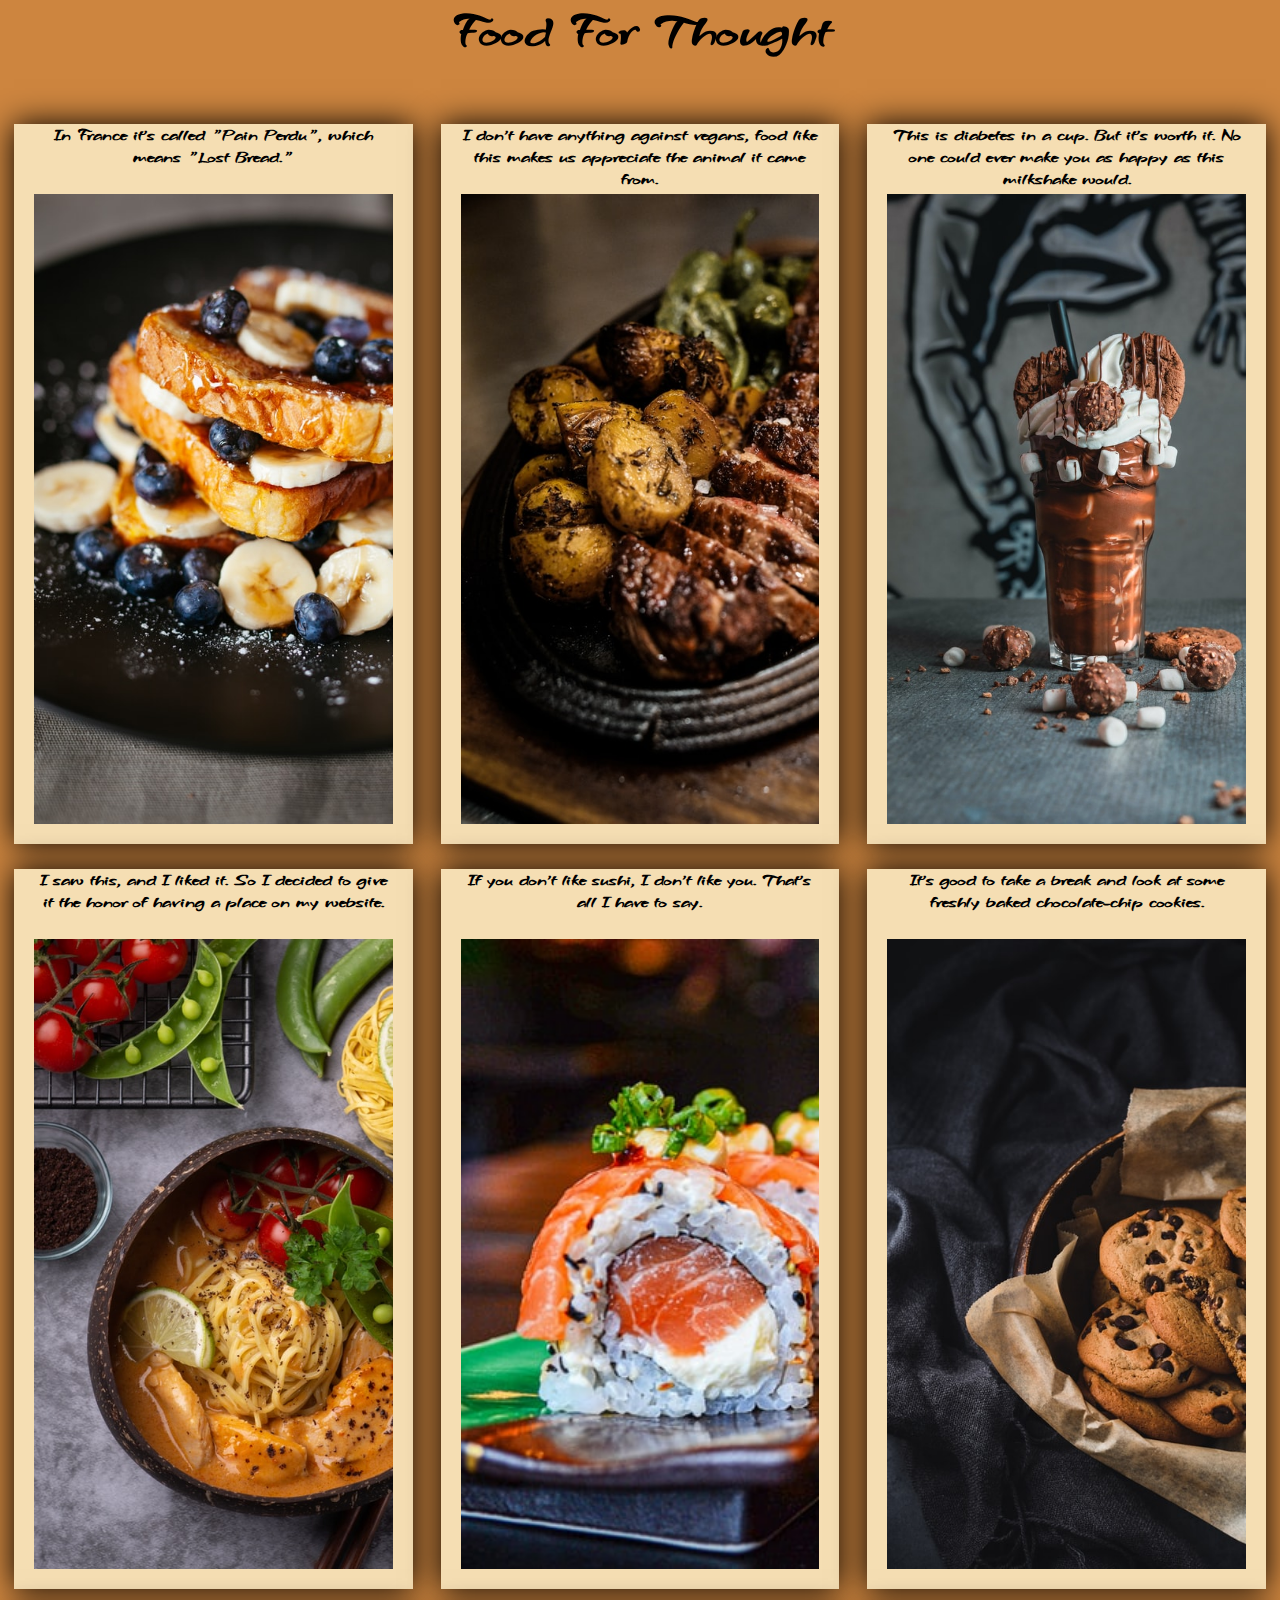
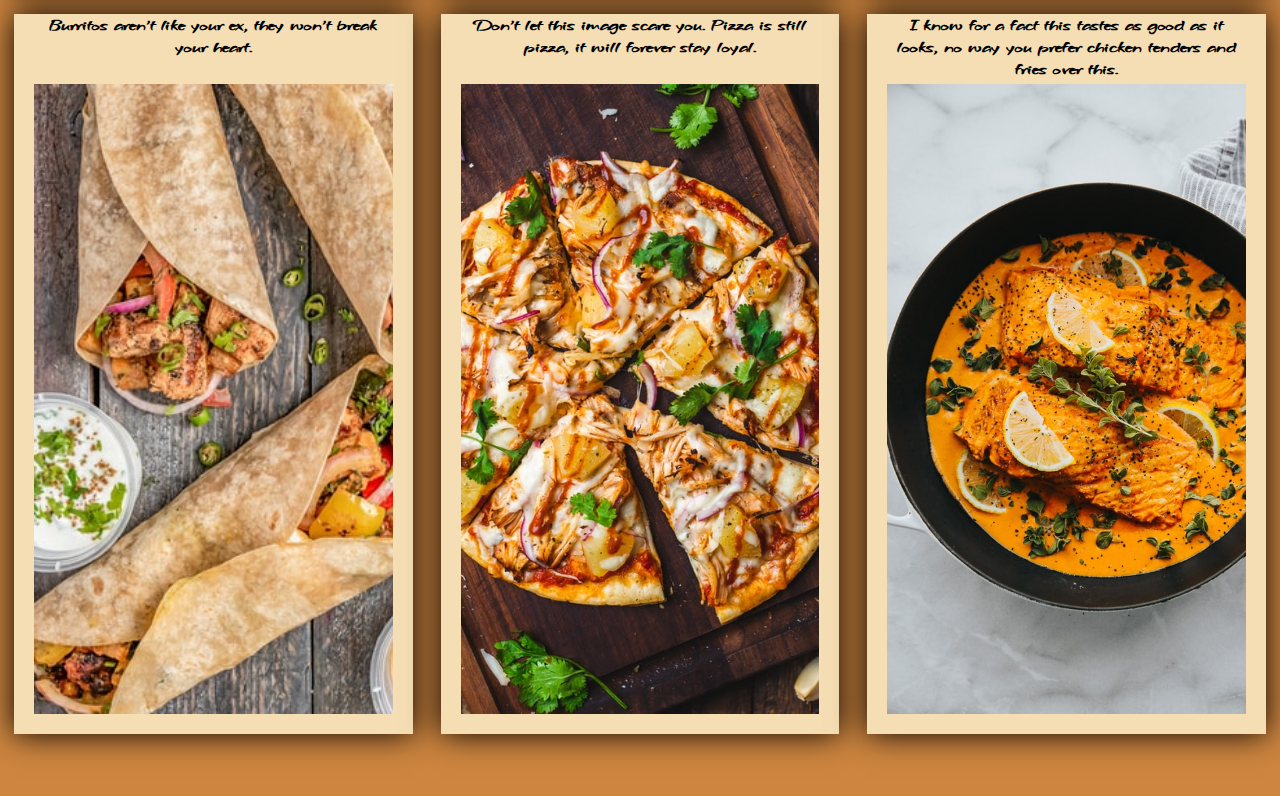
==== commit 5c9664e3: "fix" ====
--- a/index.html
+++ b/index.html
@@ -18,24 +18,18 @@
 <section class="flex-container1">
     
     <div class="food1 food">
-       <h2 style="margin-top: -70px;
-       font-size: 18px;
-       text-align: center;">
+       <h2>
        In France it's called "Pain Perdu", which means "Lost Bread."</h2>
     </div>
 
     <div class="food2 food">
-        <h2 style="margin-top: -70px;
-       font-size: 18px;
-       text-align: center;"> I don't have anything against vegans, food like
+        <h2> I don't have anything against vegans, food like
        this makes us appreciate the animal it came from. </h2>
 
     </div>
     
     <div class="food3 food">
-        <h2 style="margin-top: -70px;
-       font-size: 18px;
-       text-align: center;"> This is diabetes in a cup. But it's worth 
+        <h2> This is diabetes in a cup. But it's worth 
        it. No one could ever make you as happy as this milkshake would. 
         </h2>
 
@@ -45,25 +39,19 @@
 
 
 <div class="food4 food">
-    <h2 style="margin-top: -70px;
-       font-size: 18px;
-       text-align: center;"> I saw this, and I liked it. So I decided
+    <h2> I saw this, and I liked it. So I decided
        to give it the honor of having a place on my website. </h2>
 
 </div>
 
 <div class="food5 food">
-    <h2 style="margin-top: -50px;
-       font-size: 18px;
-       text-align: center;"> If you don't like sushi, I don't like 
+    <h2> If you don't like sushi, I don't like 
        you. That's all I have to say. </h2>
 
 </div>
 
 <div class="food6 food">
-    <h2 style="margin-top: -70px;
-       font-size: 18px;
-       text-align: center;"> It's good to take a break and look at some
+    <h2> It's good to take a break and look at some
        freshly baked chocolate-chip cookies. </h2>
 
 </div>
@@ -71,25 +59,19 @@
 
     
 <div class="food7 food">
-    <h2 style="margin-top: -50px;
-       font-size: 18px;
-       text-align: center;"> Burritos aren't like your ex, they won't break
+    <h2> Burritos aren't like your ex, they won't break
        your heart. </h2>
 
 </div>
 
 <div class="food8 food">
-    <h2 style="margin-top: -70px;
-       font-size: 18px;
-       text-align: center;"> Don't let this image scare you. Pizza is still pizza, 
+    <h2> Don't let this image scare you. Pizza is still pizza, 
        it will forever stay loyal.</h2>
 
 </div>
 
 <div class="food9 food">
-    <h2 style="margin-top: -70px;
-    font-size: 18px;
-    text-align: center;"> I know for a fact this tastes as good as it looks, 
+    <h2> I know for a fact this tastes as good as it looks, 
     no way you prefer chicken tenders and fries over this.  </h2>
 
 </div>
--- a/style.css
+++ b/style.css
@@ -26,8 +26,8 @@
   
 
   div{
-    width: 200px;
-    height: 100px;
+    width: 20rem;
+    height: 10rem;
     position: relative;
     background-color: wheat;
     animation-name: animation;
@@ -45,8 +45,8 @@
 .flex-container1{
     display: flex;
     justify-content: space-around;
-    margin-top: 50px;
-    margin-block-end: 50px;
+    margin-top: 5rem;
+    margin-block-end: 5rem;
     flex-wrap: wrap;
 
    
@@ -56,10 +56,10 @@
     width: 50vw;
     height: 70vh;
     border:8px solid wheat;
-    border-top-width: 70px;
-    border-left-width: 20px;
-    border-right-width: 20px;
-    border-bottom-width: 20px;
+    border-top-width: 7rem;
+    border-left-width: 2rem;
+    border-right-width: 2rem;
+    border-bottom-width: 2rem;
     width: 28%;
     background-repeat: no-repeat;
     box-shadow: 0 0 30px black;
@@ -101,7 +101,7 @@
 .flex-container2{
     display: flex;
     justify-content: space-around;
-    margin-block-end: 50px;
+    margin-block-end: 5rem;
     
 }
 
@@ -133,7 +133,7 @@
 .flex-container3{
     display: flex;
     justify-content: space-around;
-    margin-block-end: 50px;
+    margin-block-end: 5rem;
 }
 
 .food7{
@@ -188,3 +188,8 @@
 }
 
 
+h2{
+    margin-top: -70px;
+       font-size: 18px;
+       text-align: center
+}